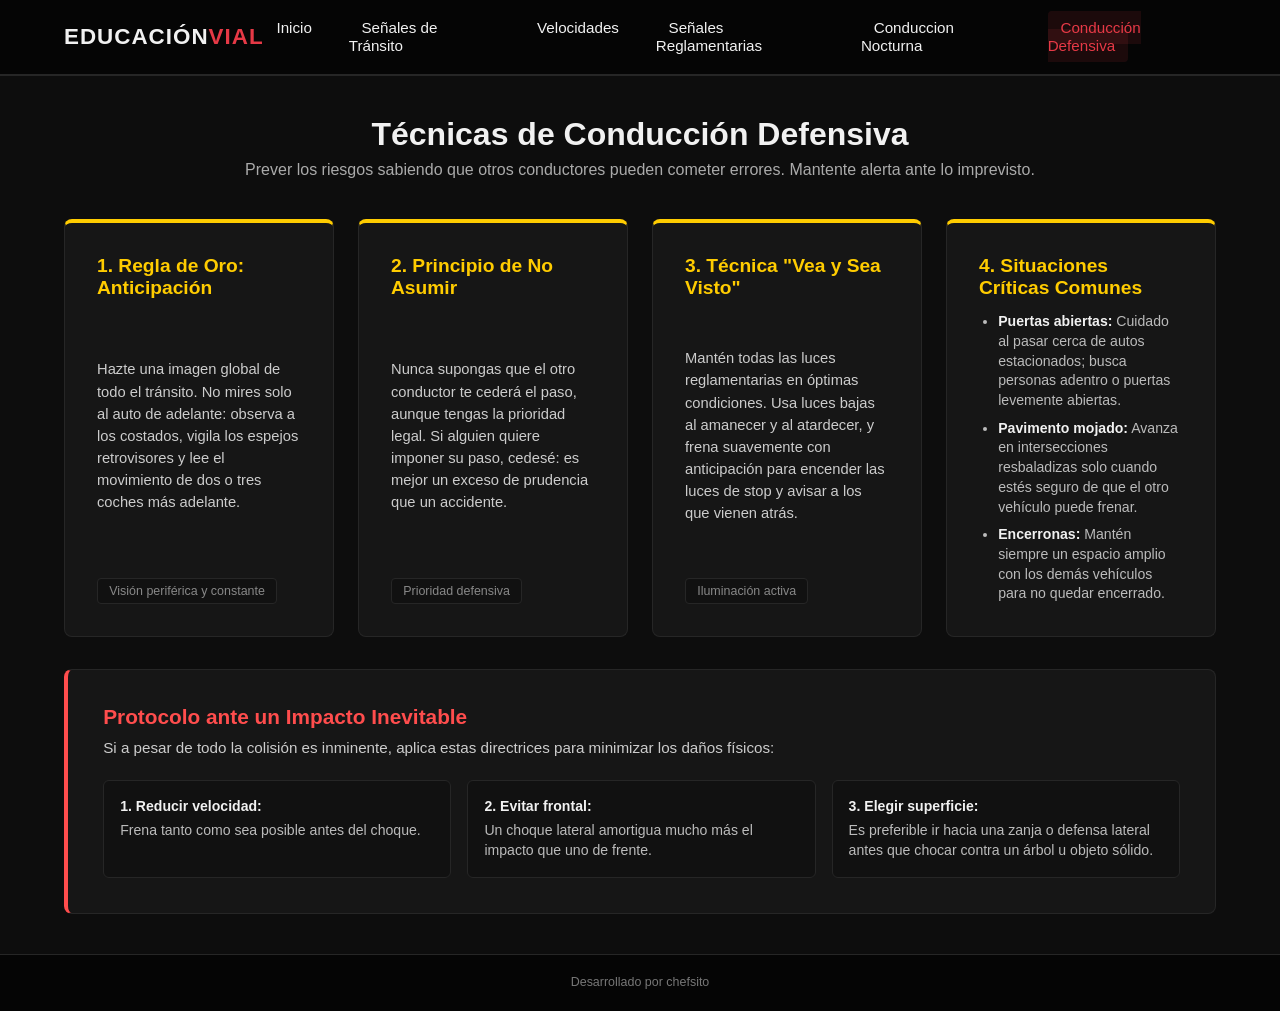
==== defensiva.html @ 1f5a785a "primer commit hecho" ====
<!DOCTYPE html>
<html lang="es">
<head>
    <meta charset="UTF-8">
    <meta name="viewport" content="width=device-width, initial-scale=1.0">
    <title>Conducción Defensiva - Educación Vial</title>
    <link rel="stylesheet" href="styles.css">
</head>
<body>

    <!-- Header con navegación principal -->
    <header class="main-header">
        <div class="logo">
            <a href="index.html">EDUCACIÓN<span>VIAL</span></a>
        </div>
        <nav class="navbar">
            <ul>
                <li><a href="index.html">Inicio</a></li>
                <li><a href="senales.html">Señales de Tránsito</a></li>
                <li><a href="velocidad.html">Velocidades</a></li>
                <li><a href="reglamentarias.html">Señales Reglamentarias</a></li>
                <li><a href="nocturna.html">Conduccion Nocturna</a></li>
                <li><a href="defensiva.html" class="active">Conducción Defensiva</a></li>
            </ul>
        </nav>
    </header>

    <!-- Contenido Principal: Conducción Defensiva -->
    <main class="content-container">
        
        <div class="section-title">
            <h2>Técnicas de Conducción Defensiva</h2>
            <p>Prever los riesgos sabiendo que otros conductores pueden cometer errores. Mantente alerta ante lo imprevisto.</p>
        </div>

        <!-- Grid de Tarjetas Tácticas -->
        <div class="defensive-grid">
            
            <!-- Tarjeta 1 -->
            <div class="def-card">
                <h3>1. Regla de Oro: Anticipación</h3>
                <p>Hazte una imagen global de todo el tránsito. No mires solo al auto de adelante: observa a los costados, vigila los espejos retrovisores y lee el movimiento de dos o tres coches más adelante.</p>
                <div class="def-tag">Visión periférica y constante</div>
            </div>

            <!-- Tarjeta 2 -->
            <div class="def-card">
                <h3>2. Principio de No Asumir</h3>
                <p>Nunca supongas que el otro conductor te cederá el paso, aunque tengas la prioridad legal. Si alguien quiere imponer su paso, cedesé: es mejor un exceso de prudencia que un accidente.</p>
                <div class="def-tag">Prioridad defensiva</div>
            </div>

            <!-- Tarjeta 3 -->
            <div class="def-card">
                <h3>3. Técnica "Vea y Sea Visto"</h3>
                <p>Mantén todas las luces reglamentarias en óptimas condiciones. Usa luces bajas al amanecer y al atardecer, y frena suavemente con anticipación para encender las luces de stop y avisar a los que vienen atrás.</p>
                <div class="def-tag">Iluminación activa</div>
            </div>

            <!-- Tarjeta 4 -->
            <div class="def-card">
                <h3>4. Situaciones Críticas Comunes</h3>
                <ul class="def-mini-list">
                    <li><strong>Puertas abiertas:</strong> Cuidado al pasar cerca de autos estacionados; busca personas adentro o puertas levemente abiertas.</li>
                    <li><strong>Pavimento mojado:</strong> Avanza en intersecciones resbaladizas solo cuando estés seguro de que el otro vehículo puede frenar.</li>
                    <li><strong>Encerronas:</strong> Mantén siempre un espacio amplio con los demás vehículos para no quedar encerrado.</li>
                </ul>
            </div>

        </div>

        <!-- Banner Inferior: Cómo actuar ante colisiones inevitables -->
        <div class="def-banner-bottom">
            <h3>Protocolo ante un Impacto Inevitable</h3>
            <p>Si a pesar de todo la colisión es inminente, aplica estas directrices para minimizar los daños físicos:</p>
            <div class="impact-steps">
                <div class="i-step"><strong>1. Reducir velocidad:</strong> Frena tanto como sea posible antes del choque.</div>
                <div class="i-step"><strong>2. Evitar frontal:</strong> Un choque lateral amortigua mucho más el impacto que uno de frente.</div>
                <div class="i-step"><strong>3. Elegir superficie:</strong> Es preferible ir hacia una zanja o defensa lateral antes que chocar contra un árbol u objeto sólido.</div>
            </div>
        </div>

    </main>

    
    <footer class="main-footer">
        <div class="footer-content">
            <p class="credits">
                Desarrollado por chefsito
            </p>
        </div>
    </footer>

</body>
</html>
---- styles.css ----
/* RESET Y VARIABLES */
* {
    margin: 0;
    padding: 0;
    box-sizing: border-box;
    font-family: 'Segoe UI', Tahoma, Geneva, Verdana, sans-serif;
}

:root {
    --bg-main: #0d0d0d;
    --bg-card: #161616;
    --red-primary: #e63946;
    --yellow-primary: #ffcc00;
    --text-light: #f1f1f1;
    --text-muted: #777777;
    --border-color: #262626;
}

body {
    background-color: var(--bg-main);
    color: var(--text-light);
    display: flex;
    flex-direction: column;
    min-height: 100vh;
}

/* HEADER */
.main-header {
    background-color: #050505;
    border-bottom: 2px solid var(--border-color);
    display: flex;
    justify-content: space-between;
    align-items: center;
    padding: 1.2rem 5%;
    position: sticky;
    top: 0;
    z-index: 100;
}

.logo a {
    color: var(--text-light);
    font-size: 1.4rem;
    font-weight: 700;
    text-decoration: none;
    letter-spacing: 1px;
}

.logo a span {
    color: var(--red-primary);
}

.navbar ul {
    display: flex;
    list-style: none;
    gap: 1.5rem;
}

.navbar a {
    color: var(--text-light);
    text-decoration: none;
    font-weight: 500;
    font-size: 0.95rem;
    padding: 0.5rem 0.8rem;
    border-radius: 4px;
    transition: all 0.3s ease;
}

.navbar a:hover,
.navbar a.active {
    color: var(--red-primary);
    background-color: rgba(230, 57, 70, 0.1);
}

/* CONTENEDORES GENERALES */
.content-container,
.interactive-container {
    flex: 1;
    max-width: 1200px;
    margin: 0 auto;
    padding: 2.5rem 1.5rem;
    width: 100%;
}

.section-title {
    text-align: center;
    margin-bottom: 2.5rem;
}

.section-title h2 {
    font-size: 2rem;
    margin-bottom: 0.5rem;
}

.section-title p {
    color: #aaaaaa;
}

/* HERO (INICIO) */
.hero-container {
    flex: 1;
    display: flex;
    justify-content: center;
    align-items: center;
    padding: 3rem 1.5rem;
}

.hero-card {
    background-color: var(--bg-card);
    border: 1px solid var(--border-color);
    border-top: 4px solid var(--red-primary);
    border-radius: 8px;
    max-width: 650px;
    padding: 2.5rem;
    text-align: center;
    box-shadow: 0 8px 24px rgba(0, 0, 0, 0.5);
}

.hero-card h1 {
    font-size: 1.8rem;
    margin-bottom: 1rem;
}

.hero-card p {
    color: #cccccc;
    line-height: 1.6;
}

/* TARJETAS GENERALES */
.info-card {
    background-color: var(--bg-card);
    border: 1px solid var(--border-color);
    border-radius: 8px;
    padding: 2rem;
    display: flex;
    flex-direction: column;
    justify-content: space-between;
    transition: transform 0.2s ease, border-color 0.2s ease;
}

.info-card:hover {
    transform: translateY(-4px);
    border-color: var(--yellow-primary);
}

.info-card.yellow-theme {
    border-top: 4px solid var(--yellow-primary);
}

.card-example {
    font-size: 0.85rem;
    color: #888;
    border-top: 1px solid var(--border-color);
    padding-top: 1rem;
}

.cards-grid {
    display: grid;
    grid-template-columns: repeat(auto-fit, minmax(280px, 1fr));
    gap: 1.5rem;
}

/* SECCIÓN SEÑALES (DOS COLUMNAS) */
.interactive-container {
    display: grid;
    grid-template-columns: 1fr 1fr;
    gap: 2rem;
    align-items: start;
}

@media (max-width: 768px) {
    .interactive-container {
        grid-template-columns: 1fr;
    }
}

.left-panel {
    display: flex;
    flex-direction: column;
    gap: 1.5rem;
}

.category-list {
    display: flex;
    flex-direction: column;
    gap: 0.5rem;
}

.cat-btn {
    background-color: var(--bg-card);
    color: var(--text-light);
    border: 1px solid var(--border-color);
    padding: 0.9rem 1.2rem;
    text-align: left;
    font-size: 0.95rem;
    font-weight: 500;
    border-radius: 6px;
    cursor: pointer;
    transition: background-color 0.2s, border-color 0.2s;
}

.cat-btn:hover {
    border-color: var(--yellow-primary);
}

.cat-btn.active {
    background-color: rgba(255, 204, 0, 0.08);
    border-color: var(--yellow-primary);
    color: var(--yellow-primary);
    font-weight: 600;
}

.image-placeholder,
.block-image-placeholder {
    background-color: #111;
    border: 2px dashed var(--border-color);
    border-radius: 8px;
    height: 200px;
    display: flex;
    justify-content: center;
    align-items: center;
    text-align: center;
    padding: 1rem;
}

.image-placeholder {
    height: 220px;
}

.placeholder-text,
.block-image-placeholder span {
    color: #666;
    font-size: 0.85rem;
}

.right-panel {
    position: sticky;
    top: 6rem;
}

.detail-card {
    background-color: var(--bg-card);
    border: 1px solid var(--border-color);
    border-top: 4px solid var(--yellow-primary);
    border-radius: 8px;
    padding: 2.5rem;
}

.detail-card h3 {
    color: var(--yellow-primary);
    margin-bottom: 1rem;
    font-size: 1.4rem;
}

.detail-card p {
    color: #ccc;
    line-height: 1.6;
    margin-bottom: 1.5rem;
}

/* BLOQUES DETALLADOS */
.detailed-sections-grid {
    display: flex;
    flex-direction: column;
    gap: 2.5rem;
}

.detail-block {
    background-color: var(--bg-card);
    border: 1px solid var(--border-color);
    border-top: 4px solid var(--yellow-primary);
    border-radius: 8px;
    padding: 2.5rem;
    display: grid;
    grid-template-columns: 1.3fr 0.7fr;
    gap: 2rem;
    align-items: center;
}

@media (max-width: 900px) {
    .detail-block {
        grid-template-columns: 1fr;
    }
}

.block-info h3 {
    color: var(--yellow-primary);
    margin-bottom: 1rem;
    font-size: 1.4rem;
}

.block-info p {
    color: #ccc;
    font-size: 0.98rem;
    line-height: 1.6;
    margin-bottom: 1rem;
}

.block-list {
    list-style-type: disc;
    padding-left: 1.2rem;
    color: #bbb;
    font-size: 0.92rem;
    line-height: 1.5;
}

.block-list li {
    margin-bottom: 0.5rem;
}

.block-list strong {
    color: var(--text-light);
}

/* FOOTER */
.main-footer {
    background-color: #050505;
    border-top: 1px solid var(--border-color);
    padding: 1.2rem;
    text-align: center;
}

.footer-content .credits {
    color: var(--text-muted);
    font-size: 0.78rem;
    line-height: 1.4;
    max-width: 600px;
    margin: 0 auto;
}

/* SECCIÓN REGLAMENTARIAS */
.reglamentarias-grid {
    display: flex;
    flex-direction: column;
    gap: 2rem;
}

.reg-card {
    background-color: var(--bg-card);
    border: 1px solid var(--border-color);
    border-top: 4px solid var(--yellow-primary);
    border-radius: 8px;
    padding: 2rem;
    display: grid;
    grid-template-columns: 1.2fr 0.8fr; /* Texto a la izquierda, hueco de imagen a la derecha */
    gap: 2rem;
    align-items: center;
}

/* Se acomoda a una columna en pantallas de celular o tablets chicas */
@media (max-width: 850px) {
    .reg-card {
        grid-template-columns: 1fr;
    }
}

.reg-content h3 {
    color: var(--yellow-primary);
    margin-bottom: 0.8rem;
    font-size: 1.3rem;
}

.reg-content p {
    color: #cccccc;
    font-size: 0.95rem;
    line-height: 1.5;
    margin-bottom: 1rem;
}

.reg-list {
    list-style-type: none;
    padding-left: 0;
    display: flex;
    flex-direction: column;
    gap: 0.5rem;
}

.reg-list li {
    font-size: 0.9rem;
    color: #bbbbbb;
    line-height: 1.4;
    padding-left: 1rem;
    border-left: 2px solid var(--yellow-primary); /* Detalle en amarillo */
}

.reg-list strong {
    color: var(--text-light);
}

/* Hueco  para la imagen de las señales reglamentarias */
.reg-image-placeholder {
    background-color: #111111;
    border: 2px dashed var(--border-color);
    border-radius: 6px;
    height: 180px;
    display: flex;
    justify-content: center;
    align-items: center;
    text-align: center;
    padding: 1rem;
}

.reg-image-placeholder span {
    color: #666666;
    font-size: 0.8rem;
}

/* SECCIÓN DE VELOCIDADES (DISEÑO MÉTRICO)*/

/* Grid de Tarjetas de Métricas Superiores */
.speed-metrics-grid {
    display: grid;
    grid-template-columns: repeat(auto-fit, minmax(250px, 1fr));
    gap: 1.5rem;
    margin-bottom: 2.5rem;
}

.metric-card {
    background-color: var(--bg-card);
    border: 1px solid var(--border-color);
    border-top: 4px solid var(--yellow-primary);
    border-radius: 8px;
    padding: 2rem;
    text-align: center;
}

.metric-number {
    display: block;
    font-size: 2.2rem;
    font-weight: 700;
    color: var(--yellow-primary);
    margin-bottom: 0.3rem;
}

.metric-label {
    display: block;
    font-size: 1rem;
    font-weight: 600;
    color: var(--text-light);
    margin-bottom: 0.5rem;
}

.metric-desc {
    color: #999999;
    font-size: 0.85rem;
    line-height: 1.4;
}

/* Stack de Cajas Explicativas */
.speed-info-stack {
    display: flex;
    flex-direction: column;
    gap: 2rem;
}

.speed-box {
    background-color: var(--bg-card);
    border: 1px solid var(--border-color);
    border-left: 4px solid var(--yellow-primary);
    border-radius: 8px;
    padding: 2rem;
}

.speed-box h3 {
    color: var(--yellow-primary);
    margin-bottom: 1rem;
    font-size: 1.3rem;
}

.speed-box p {
    color: #cccccc;
    font-size: 0.95rem;
    line-height: 1.6;
    margin-bottom: 1rem;
}

/* Pasos numerados para la física del frenado */
.speed-steps {
    display: flex;
    flex-direction: column;
    gap: 1rem;
    margin: 1.5rem 0;
}

.step {
    display: flex;
    align-items: flex-start;
    gap: 1rem;
    background-color: #111111;
    padding: 1rem;
    border-radius: 6px;
    border: 1px solid var(--border-color);
}

.step-num {
    background-color: var(--yellow-primary);
    color: #000000;
    font-weight: 700;
    width: 28px;
    height: 28px;
    display: flex;
    justify-content: center;
    align-items: center;
    border-radius: 50%;
    flex-shrink: 0;
    font-size: 0.85rem;
}

.step div {
    color: #bbbbbb;
    font-size: 0.9rem;
    line-height: 1.4;
}

.step strong {
    color: var(--text-light);
}

.highlight-text {
    background-color: rgba(255, 204, 0, 0.05);
    border: 1px dashed var(--yellow-primary);
    padding: 1rem;
    border-radius: 6px;
    margin-top: 1rem;
    color: #dddddd;
}

/* Lista de viñetas para otros vehículos */
.speed-bullet-list {
    list-style-type: disc;
    padding-left: 1.5rem;
    color: #bbbbbb;
    display: flex;
    flex-direction: column;
    gap: 0.6rem;
    font-size: 0.95rem;
}

.speed-bullet-list strong {
    color: var(--text-light);
}

/* Contenedor de Etiquetas (Tags) */
.tag-container {
    display: flex;
    flex-wrap: wrap;
    gap: 0.8rem;
    margin-top: 1rem;
}

.vial-tag {
    background-color: #1a1a1a;
    border: 1px solid var(--border-color);
    color: #cccccc;
    padding: 0.5rem 1rem;
    border-radius: 20px;
    font-size: 0.85rem;
}

/*CONDUCCIÓN NOCTURNA */

.night-dashboard {
    display: grid;
    grid-template-columns: 1fr 1fr;
    gap: 2rem;
    margin-bottom: 2rem;
}

@media (max-width: 900px) {
    .night-dashboard {
        grid-template-columns: 1fr;
    }
}

.night-panel {
    background-color: var(--bg-card);
    border: 1px solid var(--border-color);
    border-radius: 8px;
    padding: 2.2rem;
}

.night-panel.warning-side {
    border-top: 4px solid #ff4d4d; /*advertencias nocturnas */
}

.night-panel.action-side {
    border-top: 4px solid var(--yellow-primary);
}

.night-panel h3 {
    color: var(--text-light);
    margin-bottom: 1rem;
    font-size: 1.3rem;
}

.night-panel p {
    color: #cccccc;
    font-size: 0.95rem;
    line-height: 1.6;
    margin-bottom: 1.2rem;
}

.night-list {
    list-style: none;
    padding: 0;
    display: flex;
    flex-direction: column;
    gap: 0.8rem;
    margin-bottom: 1.5rem;
}

.night-list li {
    font-size: 0.9rem;
    color: #bbbbbb;
    line-height: 1.4;
}

.night-list strong {
    color: var(--text-light);
}

.tip-box {
    background-color: #111111;
    border-left: 3px solid #ff4d4d;
    padding: 0.9rem;
    border-radius: 4px;
    font-size: 0.85rem;
    color: #aaaaaa;
}

/* Check items */
.check-items {
    display: flex;
    flex-direction: column;
    gap: 1rem;
}

.check-item {
    display: flex;
    align-items: flex-start;
    gap: 0.8rem;
    background-color: #111111;
    padding: 0.9rem;
    border-radius: 6px;
    border: 1px solid var(--border-color);
}

.dot {
    width: 8px;
    height: 8px;
    background-color: var(--yellow-primary);
    border-radius: 50%;
    margin-top: 6px;
    flex-shrink: 0;
}

.check-item div {
    font-size: 0.9rem;
    color: #bbbbbb;
    line-height: 1.4;
}

.check-item strong {
    color: var(--text-light);
}

/* Banner Inferior Completo */
.night-full-banner {
    background-color: var(--bg-card);
    border: 1px solid var(--border-color);
    border-top: 4px solid var(--yellow-primary);
    border-radius: 8px;
    padding: 2.5rem;
}

.night-full-banner h3 {
    color: var(--yellow-primary);
    margin-bottom: 1.5rem;
    font-size: 1.4rem;
}

.protocol-grid {
    display: grid;
    grid-template-columns: repeat(3, 1fr);
    gap: 1.5rem;
    margin-bottom: 2rem;
}

@media (max-width: 800px) {
    .protocol-grid {
        grid-template-columns: 1fr;
    }
}

.proto-col {
    background-color: #111111;
    border: 1px solid var(--border-color);
    padding: 1.5rem;
    border-radius: 6px;
}

.proto-col h4 {
    color: var(--text-light);
    margin-bottom: 0.6rem;
    font-size: 1.05rem;
}

.proto-col p {
    color: #aaaaaa;
    font-size: 0.9rem;
    line-height: 1.5;
}

.sleep-warning {
    background-color: rgba(255, 204, 0, 0.05);
    border: 1px dashed var(--yellow-primary);
    padding: 1.2rem;
    border-radius: 6px;
    color: #dddddd;
    font-size: 0.95rem;
    text-align: center;
}

.sleep-warning strong {
    color: var(--yellow-primary);
}

/*CONDUCCIÓN DEFENSIVA */

.defensive-grid {
    display: grid;
    grid-template-columns: repeat(auto-fit, minmax(260px, 1fr));
    gap: 1.5rem;
    margin-bottom: 2rem;
}

.def-card {
    background-color: var(--bg-card);
    border: 1px solid var(--border-color);
    border-top: 4px solid var(--yellow-primary);
    border-radius: 8px;
    padding: 2rem;
    display: flex;
    flex-direction: column;
    justify-content: space-between;
}

.def-card h3 {
    color: var(--yellow-primary);
    margin-bottom: 0.8rem;
    font-size: 1.2rem;
}

.def-card p {
    color: #cccccc;
    font-size: 0.92rem;
    line-height: 1.5;
    margin-bottom: 1.2rem;
}

.def-tag {
    display: inline-block;
    background-color: #111111;
    border: 1px solid var(--border-color);
    color: #888888;
    font-size: 0.78rem;
    padding: 0.3rem 0.7rem;
    border-radius: 4px;
    align-self: flex-start;
}

/* Mini lista interna de la tarjeta 4 */
.def-mini-list {
    list-style: disc;
    padding-left: 1.2rem;
    display: flex;
    flex-direction: column;
    gap: 0.5rem;
}

.def-mini-list li {
    font-size: 0.88rem;
    color: #bbbbbb;
    line-height: 1.4;
}

.def-mini-list strong {
    color: var(--text-light);
}

/* Banner inferior de impactos */
.def-banner-bottom {
    background-color: var(--bg-card);
    border: 1px solid var(--border-color);
    border-left: 4px solid #ff4d4d; /* Toque rojo sutil de alerta máxima */
    border-radius: 8px;
    padding: 2.2rem;
}

.def-banner-bottom h3 {
    color: #ff4d4d;
    margin-bottom: 0.6rem;
    font-size: 1.3rem;
}

.def-banner-bottom p {
    color: #cccccc;
    font-size: 0.95rem;
    margin-bottom: 1.5rem;
}

.impact-steps {
    display: grid;
    grid-template-columns: repeat(auto-fit, minmax(220px, 1fr));
    gap: 1rem;
}

.i-step {
    background-color: #111111;
    border: 1px solid var(--border-color);
    padding: 1rem;
    border-radius: 6px;
    color: #bbbbbb;
    font-size: 0.88rem;
    line-height: 1.4;
}

.i-step strong {
    color: var(--text-light);
    display: block;
    margin-bottom: 0.3rem;
}
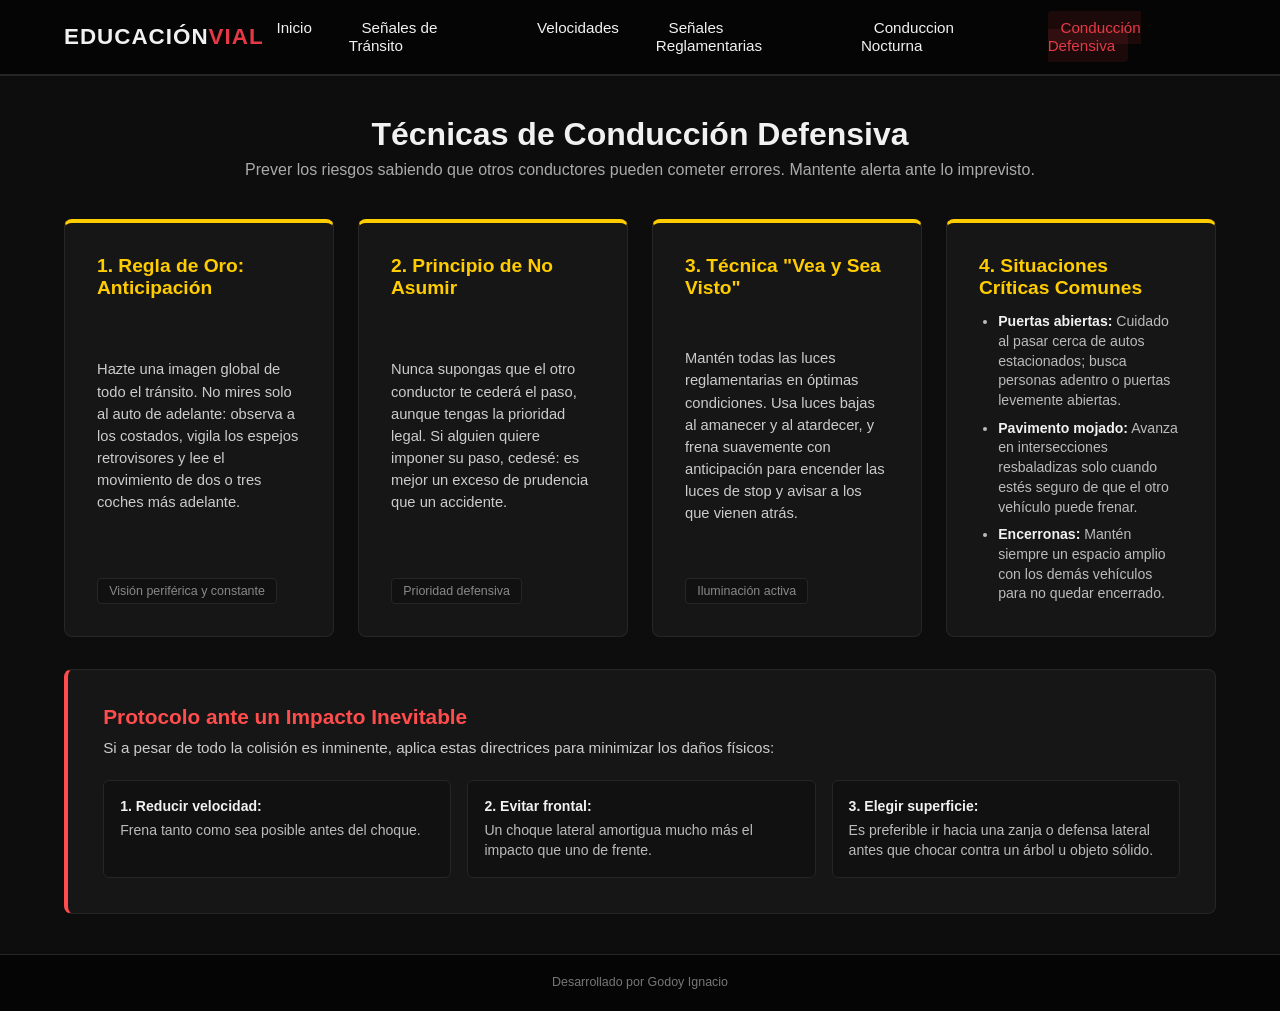
==== commit 379ad26c: "Update defensiva.html" ====
--- a/defensiva.html
+++ b/defensiva.html
@@ -86,10 +86,10 @@
     <footer class="main-footer">
         <div class="footer-content">
             <p class="credits">
-                Desarrollado por chefsito
+                Desarrollado por Godoy Ignacio
             </p>
         </div>
     </footer>
 
 </body>
-</html>+</html>
--- a/styles.css
+++ b/styles.css
@@ -828,4 +828,13 @@
     color: var(--text-light);
     display: block;
     margin-bottom: 0.3rem;
-}+}
+
+/* Ajuste automático para las imágenes de las señales */
+.reg-image-placeholder img,
+.block-image-placeholder img {
+    max-width: 100%;
+    max-height: 160px;
+    object-fit: contain;
+    border-radius: 4px;
+}
